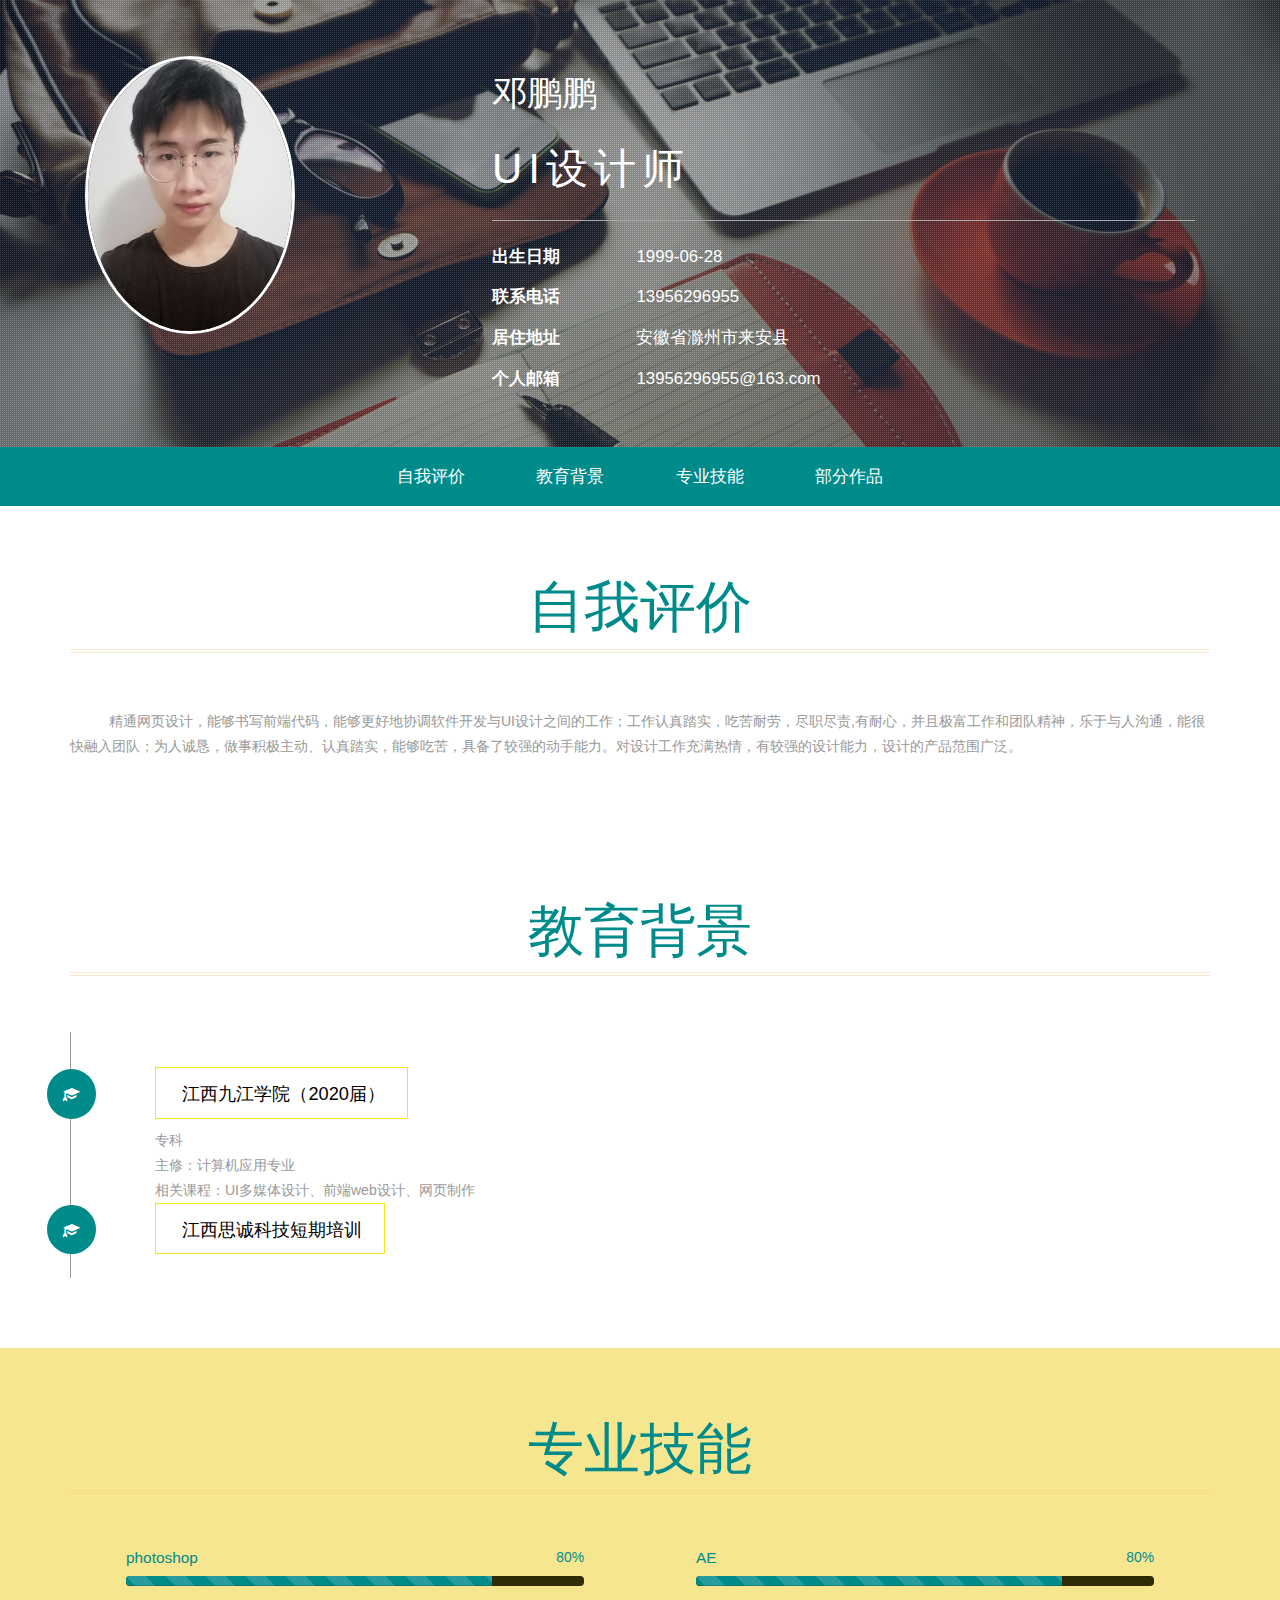
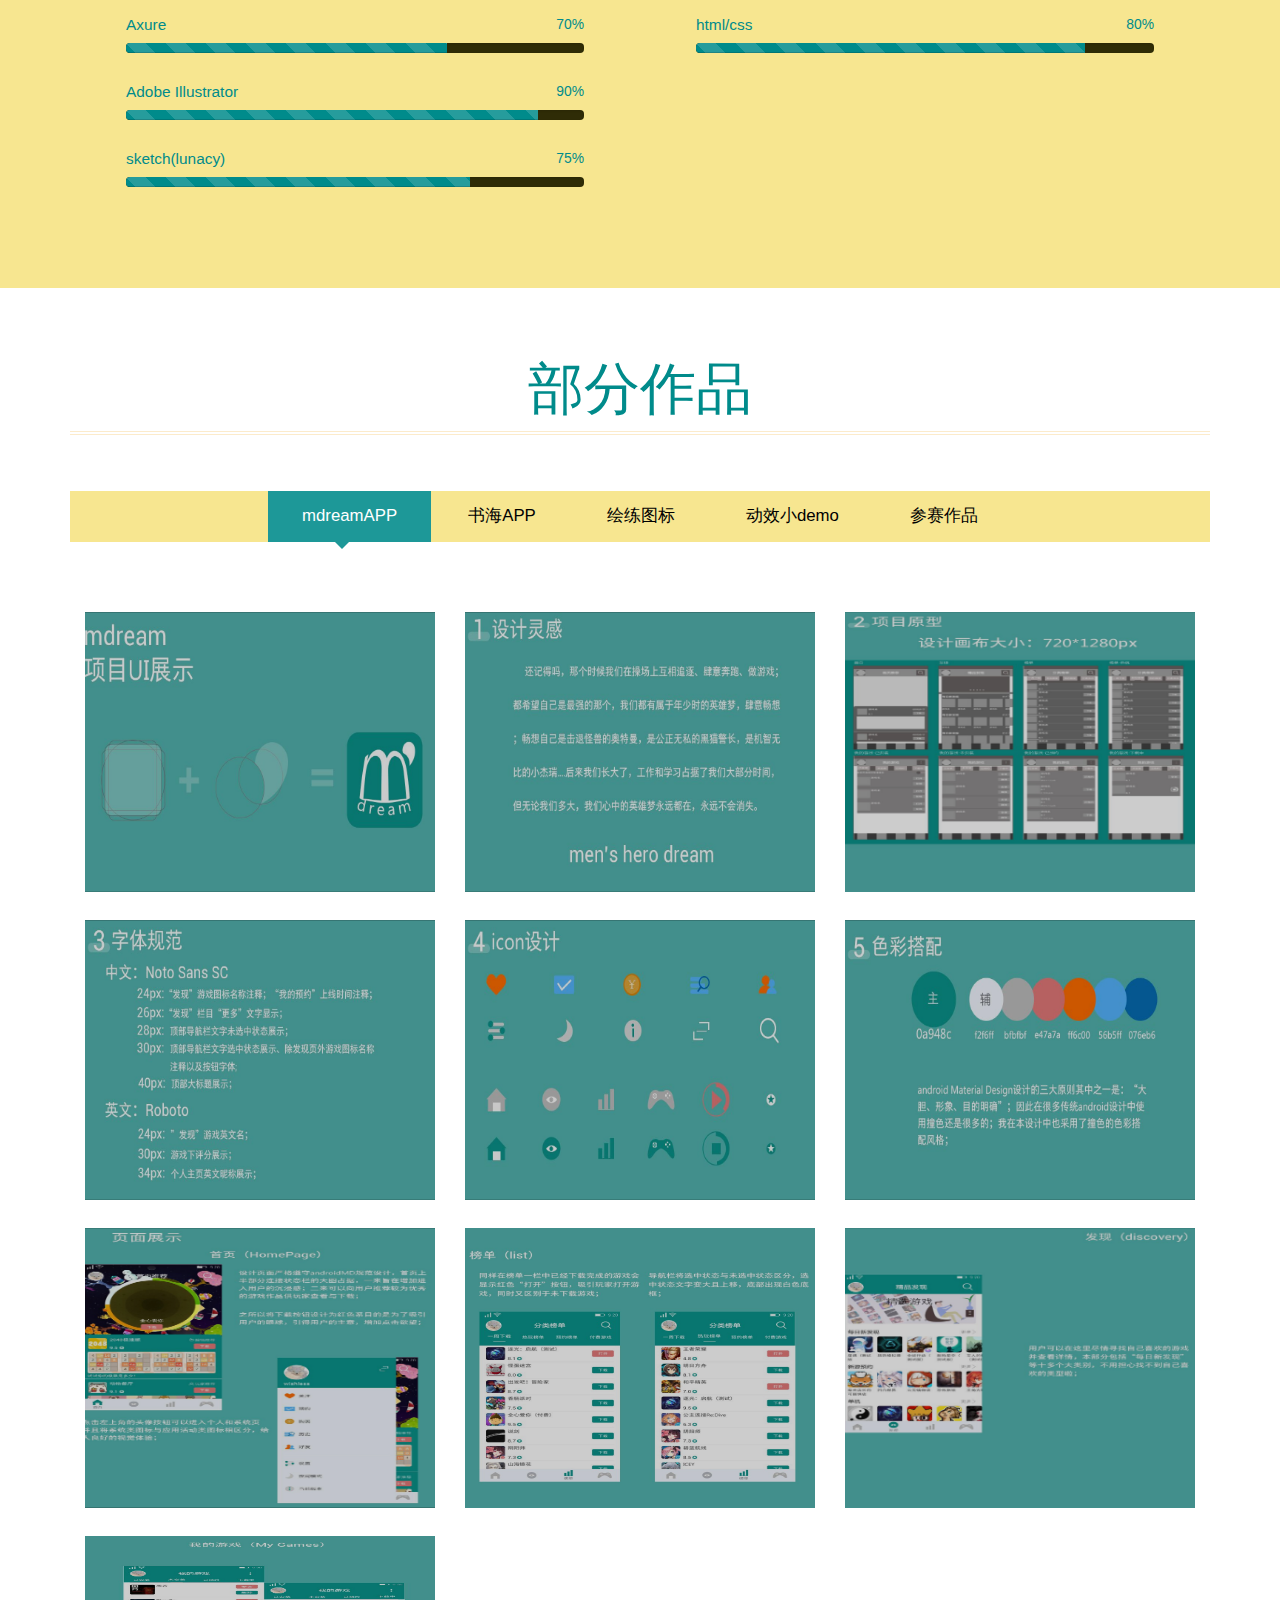
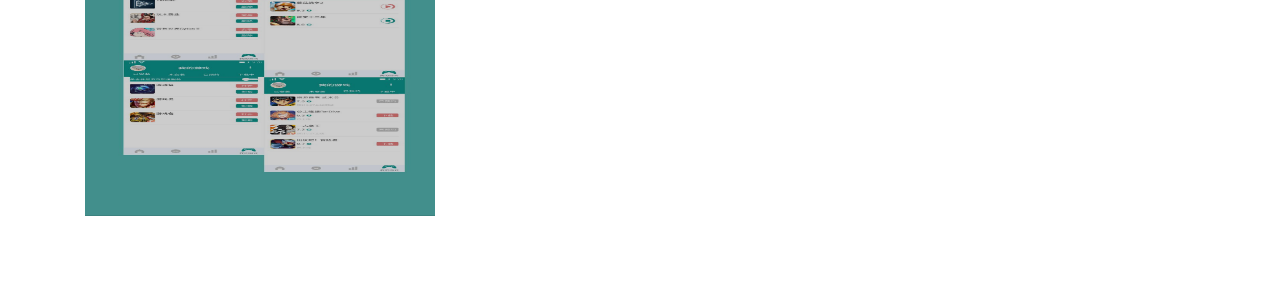
==== index.html @ f82f3ffd "Update index.html" ====
<!--
Author: W3layouts
Author URL: http://w3layouts.com
License: Creative Commons Attribution 3.0 Unported
License URL: http://creativecommons.org/licenses/by/3.0/
-->
<!DOCTYPE html>
<html>
<head>
<title>邓鹏鹏个人简历</title>
<!--mobile apps-->
<meta name="viewport" content="width=device-width, initial-scale=1">
<meta http-equiv="Content-Type" content="text/html; charset=utf-8" />
<meta name="keywords" content="My Resume Responsive web template, Bootstrap Web Templates, Flat Web Templates, Android Compatible web template, 
	SmartPhone Compatible web template, free WebDesigns for Nokia, Samsung, LG, SonyEricsson, Motorola web design" />
<script type="application/x-javascript"> addEventListener("load", function() { setTimeout(hideURLbar, 0); }, false); function hideURLbar(){ window.scrollTo(0,1); } </script>
<!--mobile apps-->
<!--Custom Theme files-->
<link rel="shortcut icon" href="images/your_ico.ico" type="image/x-icon">
<link rel="icon" href="images/your_ico.ico" type="image/x-icon">
<link href="css/bootstrap.css" type="text/css" rel="stylesheet" media="all">
<link href="css/style.css" type="text/css" rel="stylesheet" media="all">
<link rel="stylesheet" href="css/swipebox.css">
<!--//Custom Theme files-->
<!--js-->
<script src="js/jquery-1.11.1.min.js"></script> 
<!-- //js -->
<!--web-fonts-->
<!--<link href='//fonts.googleapis.com/css?family=Overlock:400,400italic,700,700italic,900,900italic' rel='stylesheet' type='text/css'>-->
<!--<link href='//fonts.googleapis.com/css?family=Roboto+Condensed:400,300,300italic,400italic,700,700italic' rel='stylesheet' type='text/css'>-->
<!--//web-fonts-->
<!--start-smooth-scrolling-->
<script type="text/javascript" src="js/move-top.js"></script>
<script type="text/javascript" src="js/easing.js"></script>	
<script type="text/javascript">
		jQuery(document).ready(function($) {
			$(".scroll").click(function(event){		
				event.preventDefault();
				$('html,body').animate({scrollTop:$(this.hash).offset().top},1000);
			});
		});
</script>
<!--//end-smooth-scrolling-->
</head>
<body>
	<!--banner-->
	<div id="home" class="banner">
		<div class="banner-info">
			<div class="container">
				<div class="col-md-4 header-left">
					<img src="images/head.jpg" alt=""/>
				</div>
				<div class="col-md-8 header-right">
					<h1>邓鹏鹏</h1>
					<h6>UI设计师</h6>
					<ul class="address">
						<li>
							<ul class="address-text">
								<li><b>出生日期</b></li>
								<li>1999-06-28</li>
							</ul>
						</li>
						<li>
							<ul class="address-text">
								<li><b>联系电话 </b></li>
								<li>13956296955</li>
							</ul>
						</li>
						<li>
							<ul class="address-text">
								<li><b>居住地址 </b></li>
								<li>安徽省滁州市来安县</li>
							</ul>
						</li>
						<li>
							<ul class="address-text">
								<li><b>个人邮箱 </b></li>
								<li>13956296955@163.com</li>
							</ul>
						</li>
					</ul>
				</div>
				<div class="clearfix"> </div>
			</div>
		</div>
	</div>
	<!--//banner-->
	<!--top-nav-->
	<div class="top-nav wow">
		<div class="container">
			<div class="navbar-header logo">
				<button type="button" class="navbar-toggle collapsed" data-toggle="collapse" data-target="#bs-example-navbar-collapse-1">
					导航
				</button>
			</div>
			<!-- Collect the nav links, forms, and other content for toggling -->
			<div class="collapse navbar-collapse" id="bs-example-navbar-collapse-1">
				<div class="menu">
					<ul class="nav navbar">
						<li><a href="#about" class="scroll">自我评价</a></li>
						<!-- <li><a href="#work" class="scroll">个人经历</a></li> -->
						<li><a href="#education" class="scroll">教育背景</a></li>
						<li><a href="#skills" class="scroll">专业技能</a></li>
						<li><a href="#projects" class="scroll">部分作品</a></li>
						<!-- <li><a href="#contact" class="scroll">联系我们</a></li> -->
					</ul>
					<div class="clearfix"> </div>
				</div>
			</div>
		</div>
	</div>	
	<!--//top-nav-->
	<!--about-->
	<div id="about" class="about">
		<div class="container">
			<h3 class="title">自我评价</h3>
			<div class="col-md-14 about-left">
				<p>&nbsp;&nbsp;&nbsp;&nbsp;&nbsp;&nbsp;&nbsp;&nbsp;&nbsp;&nbsp;精通网页设计，能够书写前端代码，能够更好地协调软件开发与UI设计之间的工作；工作认真踏实，吃苦耐劳，尽职尽责,有耐心，并且极富工作和团队精神，乐于与人沟通，能很快融入团队；为人诚恳，做事积极主动、认真踏实，能够吃苦，具备了较强的动手能力。对设计工作充满热情，有较强的设计能力，设计的产品范围广泛。</p>
				<!-- <p>&nbsp;&nbsp;&nbsp;&nbsp;&nbsp;&nbsp;&nbsp;&nbsp;&nbsp;&nbsp;熟悉服装制作的基础知识，懂得人体结构理论，对服装面料，辅料性质有足够的认识，精通服装制作过程及工艺、成本构成。熟悉服装企业的接单报价排单流程，生产排期流程，制作工艺流程，验货程序标准等。手绘功底深，工作积极性高，为人热情，乐于助人，沟通能力较强，拥有创新思维、有团队精神并能承受较大的工作压力。</p>
				<p>&nbsp;&nbsp;&nbsp;&nbsp;&nbsp;&nbsp;&nbsp;&nbsp;&nbsp;&nbsp;拥有多年的工业设计经验，经过时间的积累和沉淀已经有了自己的设计技巧和风格，性格低调，比较细心，责任感强，有进取心，诚实可靠。有很强的团队合作意识和一定的领导能力，具有良好的手绘能力,思维敏锐，学习能力、表达能力出众。</p> -->
			</div>
			<div class="clearfix"> </div>
		</div>
	</div>
	<!--//about-->
	<!--work-experience-->
	<!--//work-experience-->
	<!--education-->
	<div id="education" class="education">
		<div class="container">
			<h3 class="title">教育背景</h3>
			<div class="work-info"> 
				<div class="col-md-6 work-right"> 
					<h5><span class="glyphicon glyphicon-education"> </span> 江西九江学院（2020届）</h5>
					<p>专科</p>
					<p>主修：计算机应用专业</p>
					<p>相关课程：UI多媒体设计、前端web设计、网页制作</p>
					<h5><span class="glyphicon glyphicon-education"> </span> 江西思诚科技短期培训</h5>

				</div>				
				<div class="clearfix"> </div>
			</div>
		</div>
	</div>
	<!--//education-->
	<!--skills-->
	<div id="skills" class="skills">
		<div class="container">
			<h3 class="title">专业技能</h3>
			<div class="skills-info">
				<div class="col-md-6 bar-grids">
					<h6>photoshop  <span> 80% </span></h6>
					<div class="progress">
						<div class="progress-bar progress-bar-striped active" style="width: 80%">
						</div>
					</div>
					<h6>Axure <span> 70% </span></h6>
					<div class="progress">
						<div class="progress-bar progress-bar-striped active" style="width: 70%">
						</div>
					</div>
					<h6>Adobe Illustrator <span>90% </span></h6>
					<div class="progress">
						<div class="progress-bar progress-bar-striped active" style="width: 90%">
						</div>
					</div>
					<h6>sketch(lunacy) <span> 75% </span></h6>
					<div class="progress">
						<div class="progress-bar progress-bar-striped active" style="width: 75%">
						</div>
					</div>
				</div>
				<div class="col-md-6 bar-grids">

					<h6>AE <span> 80% </span></h6>
					<div class="progress">
						<div class="progress-bar progress-bar-striped active" style="width: 80%">
						</div>
					</div>
					<h6>html/css <span> 80% </span></h6>
					<div class="progress">
						<div class="progress-bar progress-bar-striped active" style="width: 85%">
						</div>
					</div>

				</div>
				<div class="clearfix"> </div>
			</div>
		</div>
	</div>
	<!--//education-->
	<!--portfolio-->
	<div id="projects" class="portfolio">
		<div class="container">
			<h3 class="title wow zoomInLeft animated" data-wow-delay=".5s">部分作品</h3>
			<div class="sap_tabs">			
				<div id="horizontalTab" style="display: block; width: 100%; margin: 0px;">
					<ul class="resp-tabs-list wow fadeInUp animated" data-wow-delay=".7s">
						<li class="resp-tab-item"><span>mdreamAPP</span></li>
						<li class="resp-tab-item"><span>书海APP</span></li>
						<li class="resp-tab-item"><span>绘练图标</span></li>
						<li class="resp-tab-item"><span>动效小demo</span></li>
						<li class="resp-tab-item"><span>参赛作品</span></li>
					</ul>	
					<div class="clearfix"> </div>	
					<div class="resp-tabs-container">
						<div class="tab-1 resp-tab-content">
							<div class="tab_img">
								<div class="col-md-4 portfolio-grids">
									<div class="grid">
										<a href="images/mdream/1.jpg" class="swipebox">
											<img src="images/mdream/1.jpg" alt="" class="img-responsive" />
						<div class="figcaption">
												<h3><span>mdream项目APP展示UI</span></h3>
												<p>一款Android端移动游戏下载搜索应用</p>
											</div>
										</a>	
									</div>
								</div>
								<div class="col-md-4 portfolio-grids">
									<div class="grid effect-sarah">
										<a href="images/mdream/2.jpg" class="swipebox">
											<img src="images/mdream/2.jpg" alt="" class="img-responsive" />
											<div class="figcaption">
												<h3><span>part1</span></h3>
												<p>设计灵感</p>
											</div>
										</a>	
									</div>
								</div>
								<div class="col-md-4 portfolio-grids">
									<div class="grid">
										<a href="images/mdream/3.jpg" class="swipebox">
											<img src="images/mdream/3.jpg" alt="" class="img-responsive" />
											<div class="figcaption">
												<h3><span> part2</span></h3>
												<p>项目原型</p>
											</div>
										</a>	
									</div>
								</div>
								<div class="col-md-4 portfolio-grids">
									<div class="grid">
										<a href="images/mdream/4.jpg" class="swipebox">
											<img src="images/mdream/4.jpg" alt="" class="img-responsive" />
											<div class="figcaption">
												<h3><span>part3</span></h3>
												<p>字体规范</p>
											</div>
										</a>	
									</div>
								</div>
								
								<div class="col-md-4 portfolio-grids">
									<div class="grid">
										<a href="images/mdream/5.jpg" class="swipebox">
											<img src="images/mdream/5.jpg" alt="" class="img-responsive" />
											<div class="figcaption">
												<h3><span>part4</span></h3>
												<p>icon设计</p>
											</div>
										</a>	
									</div>
								</div>
								<div class="col-md-4 portfolio-grids">
									<div class="grid">
										<a href="images/mdream/6.jpg" class="swipebox">
											<img src="images/mdream/6.jpg" alt="" class="img-responsive" />
											<div class="figcaption">
												<h3><span>part5</span></h3>
												<p>色彩搭配</p>
											</div>
										</a>	
									</div>
								</div>
								<div class="col-md-4 portfolio-grids">
									<div class="grid">
										<a href="images/mdream/7.jpg" class="swipebox">
											<img src="images/mdream/7.jpg" alt="" class="img-responsive" />
											<div class="figcaption">
												<h3><span>part6</span></h3>
												<p>首页&榜单</p>
											</div>
										</a>	
									</div>
								</div>
								<div class="col-md-4 portfolio-grids">
									<div class="grid">
										<a href="images/mdream/8.jpg" class="swipebox">
											<img src="images/mdream/8.jpg" alt="" class="img-responsive" />
											<div class="figcaption">
												<h3><span>part7</span></h3>
												<p>发现</p>
											</div>
										</a>	
									</div>
								</div>
								<div class="col-md-4 portfolio-grids">
									<div class="grid">
										<a href="images/mdream/9.jpg" class="swipebox">
											<img src="images/mdream/9.jpg" alt="" class="img-responsive" />
											<div class="figcaption">
												<h3><span>part8</span></h3>
												<p>我的游戏</p>
											</div>
										</a>	
									</div>
								</div>
								<div class="col-md-4 portfolio-grids">
									<div class="grid">
										<a href="images/mdream/10.jpg" class="swipebox">
											<img src="images/mdream/10.jpg" alt="" class="img-responsive" />
											<div class="figcaption">
												<h3><span>part9</span></h3>
												<p>我的游戏</p>
											</div>
										</a>	
									</div>
								</div>


								<!-- 第二部分 -->
								<div class="clearfix"> </div>
							</div>
						</div>
						<div class="tab-1 resp-tab-content">
							<div class="tab_img">
								<div class="col-md-4 portfolio-grids">
									<div class="grid">
										<a href="images/booksea/1.jpg" class="swipebox">
											<img src="images/booksea/1.jpg" alt="" class="img-responsive" />
											<div class="figcaption">
												<h3><span>“书海”项目APP展示UI</span></h3>
												<p>一iOS端阅读应用</p>
											</div>
										</a>	
									</div>
								</div>
								<div class="col-md-4 portfolio-grids">
									<div class="grid">
										<a href="images/booksea/2.jpg" class="swipebox">
											<img src="images/booksea/2.jpg" alt="" class="img-responsive" />
											<div class="figcaption">
												<h3><span>part1</span></h3>
												<p>设计灵感</p>
											</div>
										</a>	
									</div>
								</div>
								<div class="col-md-4 portfolio-grids">
									<div class="grid">
										<a href="images/booksea/3.jpg" class="swipebox">
											<img src="images/booksea/3.jpg" alt="" class="img-responsive" />
											<div class="figcaption">
												<h3><span>part2</span></h3>
												<p>流程设计</p>
											</div>
										</a>	
									</div>
								</div>
								<div class="col-md-4 portfolio-grids">
									<div class="grid">
										<a href="images/booksea/4.jpg" class="swipebox">
											<img src="images/booksea/4.jpg" alt="" class="img-responsive" />
											<div class="figcaption">
												<h3><span>part3</span></h3>
												<p>设计规范</p>
											</div>
										</a>	
									</div>
								</div>
								<div class="col-md-4 portfolio-grids">
									<div class="grid">
										<a href="images/booksea/5.jpg" class="swipebox">
											<img src="images/booksea/5.jpg" alt="" class="img-responsive" />
											<div class="figcaption">
												<h3><span>part4</span></h3>
												<p>产品定位</p>
											</div>
										</a>	
									</div>
								</div>
								<div class="col-md-4 portfolio-grids">
									<div class="grid">
										<a href="images/booksea/6.jpg" class="swipebox">
											<img src="images/booksea/6.jpg" alt="" class="img-responsive" />
											<div class="figcaption">
												<h3><span>part5</span></h3>
												<p>首页</p>
											</div>
										</a>	
									</div>
								</div>
								<div class="col-md-4 portfolio-grids">
									<div class="grid">
										<a href="images/booksea/7.jpg" class="swipebox">
											<img src="images/booksea/7.jpg" alt="" class="img-responsive" />
											<div class="figcaption">
												<h3><span>part6</span></h3>
												<p>书架</p>
											</div>
										</a>	
									</div>
								</div>
								<div class="col-md-4 portfolio-grids">
									<div class="grid">
										<a href="images/booksea/8.jpg" class="swipebox">
											<img src="images/booksea/8.jpg" alt="" class="img-responsive" />
											<div class="figcaption">
												<h3><span>part7</span></h3>
												<p>话题</p>
											</div>
										</a>	
									</div>
								</div>
								<div class="col-md-4 portfolio-grids">
									<div class="grid">
										<a href="images/booksea/9.jpg" class="swipebox">
											<img src="images/booksea/9.jpg" alt="" class="img-responsive" />
											<div class="figcaption">
												<h3><span>part8</span></h3>
												<p>我的</p>
											</div>
										</a>	
									</div>
								</div>
								<div class="col-md-4 portfolio-grids">
									<div class="grid">
										<a href="images/booksea/10.jpg" class="swipebox">
											<img src="images/booksea/10.jpg" alt="" class="img-responsive" />
											<div class="figcaption">
												<h3><span>part9</span></h3>
												<p>登录</p>
											</div>
										</a>	
									</div>
								</div>
								<div class="clearfix"> </div>
							</div>
						</div>
						<!-- 第三部分 -->
						<div class="tab-1 resp-tab-content">
							<div class="tab_img">
								<div class="col-md-4 portfolio-grids">
									<div class="grid">
										<a href="images/1.png" class="swipebox">
											<img src="images/1.png" alt="" class="img-responsive" />
											<div class="figcaption">
												<h3><span>part1</span></h3>
												<p>扁平化图标仿练</p>
											</div>
										</a>	
									</div>
								</div>
								<div class="col-md-4 portfolio-grids">
									<div class="grid">
										<a href="images/2.png" class="swipebox">
											<img src="images/2.png" alt="" class="img-responsive" />
											<div class="figcaption">
												<h3><span>part2</span></h3>
												<p>拟物化仿练</p>
											</div>
										</a>	
									</div>
								</div>
								<div class="col-md-4 portfolio-grids">
									<div class="grid">
										<a href="images/3.png" class="swipebox">
											<img src="images/3.png" alt="" class="img-responsive" />
											<div class="figcaption">
												<h3><span>part3</span></h3>
												<p>mike大神仿练</p>
											</div>
										</a>	
									</div>
								</div>
								<div class="col-md-4 portfolio-grids">
									<div class="grid">
										<a href="images/4-1.png" class="swipebox">
											<img src="images/4-1.png" alt="" class="img-responsive" />
											<div class="figcaption">
												<h3><span>part4</span></h3>
												<p>小插画1</p>
											</div>
										</a>	
									</div>
								</div>
								<div class="col-md-4 portfolio-grids">
									<div class="grid">
										<a href="images/4-2.png" class="swipebox">
											<img src="images/4-2.png" alt="" class="img-responsive" />
											<div class="figcaption">
												<h3><span>part5</span></h3>
												<p>小插画2</p>
											</div>
										</a>	
									</div>
								</div>
								<div class="col-md-4 portfolio-grids">
									<div class="grid">
										<a href="images/4-3.png" class="swipebox">
											<img src="images/4-3.png" alt="" class="img-responsive" />
											<div class="figcaption">
												<h3><span>part6</span></h3>
												<p>小插画3</p>
											</div>
										</a>	
									</div>
								</div>
								
								<div class="col-md-4 portfolio-grids">
									<div class="grid">
										<a href="images/5.png" class="swipebox">
											<img src="images/5.png" alt="" class="img-responsive" />
											<div class="figcaption">
												<h3><span>part7</span></h3>
												<p>超写实&个人字体</p>
											</div>
										</a>
									</div>
								</div>
								<div class="col-md-4 portfolio-grids">
									<div class="grid">
										<a href="images/5.png" class="swipebox">
											<img src="images/端午快乐.png" alt="" class="img-responsive" />
											<div class="figcaption">
												<h3><span>part8</span></h3>
												<p>端午插画</p>
											</div>
										</a>
									</div>
								</div>
								<div class="clearfix"> </div>
							</div>
						</div>
						
						<!-- 第四部分 -->
						<div class="tab-1 resp-tab-content">
							<div class="tab_img">
								<div class="col-md-4 portfolio-grids">
									<div class="grid">
										<a href="images/gif/1.gif" class="swipebox">
											<img src="images/gif/1.gif" alt="" class="img-responsive" />
											<div class="figcaption">
												<h3><span>part1</span></h3>
												<p>loading小动画1</p>
											</div>
										</a>
									</div>
								</div>
								<div class="col-md-4 portfolio-grids">
									<div class="grid">
										<a href="images/gif/2.gif" class="swipebox">
											<img src="images/gif/2.gif" alt="" class="img-responsive" />
											<div class="figcaption">
												<h3><span>part2</span></h3>
												<p>loading小动画2</p>
											</div>
										</a>		
									</div>
								</div>
								<div class="col-md-4 portfolio-grids">
									<div class="grid">
										<a href="images/gif/3.gif" class="swipebox">
											<img src="images/gif/3.gif" alt="" class="img-responsive" />
											<div class="figcaption">
												<h3><span>part3</span></h3>
												<p>首页上滑下拉交互</p>
											</div>
										</a>		
									</div>
								</div>
								<div class="col-md-4 portfolio-grids">
									<div class="grid">
										<a href="images/gif/4.gif" class="swipebox">
											<img src="images/gif/4.gif" alt="" class="img-responsive" />
											<div class="figcaption">
												<h3><span>part4</span></h3>
												<p>侧边栏出现交互</p>
											</div>
										</a>		
									</div>
								</div>
								<div class="col-md-4 portfolio-grids">
									<div class="grid">
										<a href="images/gif/5.gif" class="swipebox">
											<img src="images/gif/5.gif" alt="" class="img-responsive" />
											<div class="figcaption">
												<h3><span>part5</span></h3>
												<p>抽签小动画</p>
											</div>
										</a>	
									</div>
								</div>
																<div class="col-md-4 portfolio-grids">
									<div class="grid">
										<a href="images/match/华为界面动画.gif" class="swipebox">
											<img src="images/match/华为界面动画.gif" alt="" class="img-responsive" />
											<div class="figcaption">
												<h3><span>part6</span></h3>
												<p>华为界面交互动效</p>
											</div>
										</a>	
									</div>
								</div>
								<div class="clearfix"> </div>
							</div>
						</div>
						
												<div class="tab-1 resp-tab-content">
							<div class="tab_img">
								<div class="col-md-4 portfolio-grids">
									<div class="grid">
										<a href="images/match/bg_4.jpg" class="swipebox">
											<img src="images/match/bg_4.jpg" alt="" class="img-responsive" />
											<div class="figcaption">
												<h3><span>part1</span></h3>
												<p>华为2020主题设计大赛展示图</p>
											</div>
										</a>
									</div>
								</div>
								<div class="col-md-4 portfolio-grids">
									<div class="grid">
										<a href="images/match/bg_1.jpg" class="swipebox">
											<img src="images/match/bg_1.jpg" alt="" class="img-responsive" />
											<div class="figcaption">
												<h3><span>part2</span></h3>
												<p>锁屏壁纸</p>
											</div>
										</a>		
									</div>
								</div>
								<div class="col-md-4 portfolio-grids">
									<div class="grid">
										<a href="images/match/bg_2.jpg" class="swipebox">
											<img src="images/match/bg_2.jpg" alt="" class="img-responsive" />
											<div class="figcaption">
												<h3><span>part3</span></h3>
												<p>界面一壁纸</p>
											</div>
										</a>		
									</div>
								</div>
								<div class="col-md-4 portfolio-grids">
									<div class="grid">
										<a href="images/match/bg_3.jpg" class="swipebox">
											<img src="images/match/bg_3.jpg" alt="" class="img-responsive" />
											<div class="figcaption">
												<h3><span>part4</span></h3>
												<p>界面二壁纸</p>
											</div>
										</a>		
									</div>
								</div>
								<div class="col-md-4 portfolio-grids">
									<div class="grid">
										<a href="images/match/icon_1.jpg" class="swipebox">
											<img src="images/match/icon_1.jpg" alt="" class="img-responsive" />
											<div class="figcaption">
												<h3><span>part5</span></h3>
												<p>图标展示一</p>
											</div>
										</a>	
									</div>
								</div>
								<div class="col-md-4 portfolio-grids">
									<div class="grid">
										<a href="images/match/icon_2.jpg" class="swipebox">
											<img src="images/match/icon_2.jpg" alt="" class="img-responsive" />
											<div class="figcaption">
												<h3><span>part6</span></h3>
												<p>图标展示二</p>
											</div>
										</a>	
									</div>
								</div>
								<div class="col-md-4 portfolio-grids">
									<div class="grid">
										<a href="images/match/display.jpg" class="swipebox">
											<img src="images/match/display.jpg" alt="" class="img-responsive" />
											<div class="figcaption">
												<h3><span>part7</span></h3>
												<p>总体展示</p>
											</div>
										</a>	
									</div>
								</div>

								<div class="clearfix"> </div>
							</div>
						</div>
						
						
					</div>
				</div>
			</div>
			<!--ResponsiveTabs-->
			<script src="js/easyResponsiveTabs.js" type="text/javascript"></script>
			<script type="text/javascript">
				$(document).ready(function () {
					$('#horizontalTab').easyResponsiveTabs({
						type: 'default', //Types: default, vertical, accordion           
						width: 'auto', //auto or any width like 600px
						fit: true   // 100% fit in a container
					});
				});		
			</script>
			<!--//ResponsiveTabs-->
			<!-- swipe box js -->
			<script src="js/jquery.swipebox.min.js"></script> 
				<script type="text/javascript">
					jQuery(function($) {
						$(".swipebox").swipebox();
					});
			</script>
			<!-- //swipe box js -->
		</div>
	</div>
	<!--//footer-->
	<!--smooth-scrolling-of-move-up-->
	<script type="text/javascript">
		$(document).ready(function() {
		
			var defaults = {
				containerID: 'toTop', // fading element id
				containerHoverID: 'toTopHover', // fading element hover id
				scrollSpeed: 1200,
				easingType: 'linear' 
			};
			
			$().UItoTop({ easingType: 'easeOutQuart' });
			
		});
	</script>
	<!--//smooth-scrolling-of-move-up-->
	<!-- Bootstrap core JavaScript
    ================================================== -->
    <!-- Placed at the end of the document so the pages load faster -->
    <script src="js/bootstrap.js"></script>
</body>
</html>
---- css/style.css ----
/*--
Author: W3layouts
Author URL: http://w3layouts.com
License: Creative Commons Attribution 3.0 Unported
License URL: http://creativecommons.org/licenses/by/3.0/
--*/
body{
	margin:0;
	font-family: 'Roboto Condensed', sans-serif;
	background: #fff;
}
body a{
	transition: 0.5s all;
	-webkit-transition: 0.5s all;
	-moz-transition: 0.5s all;
	-o-transition: 0.5s all;
	-ms-transition: 0.5s all;
	text-decoration:none;
}
h1,h2,h3,h4,h5,h6{
	margin:0;	
	font-family: 'Roboto Condensed', sans-serif;
}
p{
	margin:0;
}
ul,label{
	margin:0;
	padding:0;
}
body a:hover{
	text-decoration:none;
}
/*--baner--*/
.banner {
	background:url(../images/bg.jpeg)no-repeat center 0px;
	-webkit-background-size:cover;
	background-size:cover;
	-moz-background-size:cover;
	position: relative;
}
.banner-info{
	background: url(../images/dott.png)repeat 0px 0px;
	padding: 4em 0;
}
.header-left img {
    width: 60%;
    border: 3px solid white;
    border-radius: 50%;
}
.header-right {
    padding-left: 3em;
}
.header-right h1 {
    font-size: 2.5em;
    color: #fff;
    margin: 0.5em 0 0;
}
.header-right h2 {
    font-size: 1.2em;
    color: #000;
    background: #F3E000;
    display: inline-block;
    padding: .5em 1.5em;
    position: relative;
}
.header-right h2:before {
    width: 0;
    height: 0;
    position: absolute;
    content: '';
    bottom: -9px;
    left: 12px;
    border-style: solid;
    border-width: 10px 10px 0 10px;
    border-color: #F3E000 transparent transparent transparent;
}
.header-right h6 {
    font-size: 3em;
    color: #fff;
    margin-top: 0.8em;
    letter-spacing: 6px;
}
ul.address {
    margin-top: 2em;
    border-top: 1px solid #AFAFAF;
    padding-top: 0.5em;
}
ul.address li {
    display: block;
}
ul.address li ul.address-text li {
    display: inline-block;
    font-size: 1.2em;
    color: #fff;
    margin-top: 1em;
	font-weight: 100;
}
ul.address li ul.address-text li:nth-child(1){
	width: 20%;
}
ul.address li ul.address-text li a {
    color: #fff;
	text-decoration:none;
}
ul.address li ul.address-text li a:hover{
    color: #0FF;
}
/*--//banner-top--*/
/*--top-nav--*/
.top-nav {
    background: #008B8B;
}
.nav > li {
    display: inline-block;
}
ul.nav.navbar {
    margin: 0;
    text-align: center;
}
ul.nav.navbar li a {
    color: #fff;
    padding: 1em 2em;
    font-size: 1.2em;
    font-family: 'Roboto Condensed', sans-serif;
}
ul.nav.navbar li a:hover,ul.nav.navbar li a.active,ul.nav.navbar li a:focus{
    color: #008B8B;
    background: #fff;
	-webkit-transform: scale(0.8);
	-moz-transform: scale(0.8);
    transform: scale(0.8);
	-o-transform: scale(0.8);
	-ms-transform: scale(0.8);
}
/*--//top-nav--*/
/*--about--*/
.about,.work,.education,.skills,.portfolio,.contact{
	padding:6em 0;
}
h3.title {
    font-size: 4em;
    text-align: center;
    color: #008B8B;
    border-bottom: 4px double rgba(247, 197, 106, 0.35);
    padding-bottom: 0.2em;
	margin-bottom: 1em;
}
p {
    font-size: 1em;
    color: #999;
    line-height: 1.8em;
}
.about-right {
    padding-left: 5em;
}
.about-right ul {
    border: 3px double #008B8B;
    padding: 1em 2em;
}
.about-right h5 {
    font-size: 2em;
    text-align: center;
    color: #008B8B;
}
.about-right ul li {
    display: block;
    color: #999;
    margin: 1em 0;
	font-size:1em;
}
.about-right ul li span.glyphicon {
    font-size: 0.8em;
	margin-right: 6px;
}
/*--//about--*/
/*--work--*/
.work {
    background: #000;
}
.work-left {
    text-align: right;
    padding: 3em 5em 0 0;
}
.work-right {
    border-left: 1px solid #999;
    padding: 2.5em 0 2em 6em;
}
.work-info h4 {
    font-size: 1.2em;
    background: darkcyan;
    display: inline-block;
    padding: .6em 1.2em;
    color: #fff;
	position:relative;
}
.work-info h4:before {
    width: 0;
    height: 0;
    position: absolute;
	/*-- w3layouts --*/
    content: '';
    top: 9px;
    right: -14px;
    border-style: solid;
    border-width: 10px 0 10px 16px;
    border-color: transparent transparent transparent rgb(0, 139, 139);
}
.work-info h5 {
    font-size: 1.3em;
    color: #F7E612;
    margin-bottom: .5em;
    border: 1px solid #F7E612;
    display: inline-block;
    padding: 0 1.2em;
}
.work-info h5 span.glyphicon {
    font-size: 0.9em;
    color: #fff;
    background: #008B8B;
    padding: 1em;
    -webkit-border-radius: 70%;
    -moz-border-radius: 70%;
    border-radius: 70%;
    -webkit-transition: .5s all;
    -moz-transition: .5s all;
    transition: .5s all;
    -webkit-transform: scale(1);
    -moz-transform: scale(1);
    transform: scale(1);
    -o-transform: scale(1);
    -ms-transform: scale(1);
}
.work-right h5 span.glyphicon {
    margin-right: 5em;
    margin-left: -8em;
}
.work-left2 h5 span.glyphicon {
    margin-left: 4em;
    margin-right: -7.3em;
    z-index: 9;
}
.work-right.work-right2 {
    min-height: 210px;
    float: right;
}
.work-right.work-right2 h4:before {
    left: -14px;
	-webkit-transform: rotate(180deg);
	-moz-transform: rotate(180deg);
	/*-- agileits --*/
    transform: rotate(180deg);
	-o-transform: rotate(180deg);
	-ms-transform: rotate(180deg);
}
.work-right.work-right2 h4 {
    margin-top: 0.8em;
}
.work-info:hover h5 span.glyphicon {
    color: #F7E612;
	-webkit-transform: scale(1.2);
	-moz-transform: scale(1.2);
    transform: scale(1.2);
	-o-transform: scale(1.2);
	-ms-transform: scale(1.2);
}
/*--//work--*/
/*--education--*/
.education .work-info h5 {
    color: #000;
}
/*--//education--*/
/*--skills--*/
.skills{
	background:#F7E690;
}
.bar-grids {
    padding: 0 4em;
}
.progress {
    height: 10px;
    margin-bottom: 2.2em;
    background-color: #2F2C06;
}
.progress-bar { 
    background-color: #008B8B;
}
.bar-grids h6 {
    font-size: 1.1em;
    color: #008B8B;
    margin-bottom: 0.6em;
}
.bar-grids h6 span {
    float: right;
    font-size: 0.9em;
}
/*--//skills--*/
/*--portfolio--*/
/*--SAP--*/
ul.resp-tabs-list {  
/*-- w3layouts --*/
background: #F7E690;
}
.sap_tabs{
	clear:both;
	padding: 0;
}
.tab_box{
	background:#fd926d;
	padding: 2em;
}
.top1{
	margin-top: 2%;
}
.resp-tabs-list {
    list-style: none;
    margin: 0 auto 3em;
    text-align: center;
}
.resp-tab-item {
    color: #000;
    font-size: 1.2em;
    cursor: pointer;
    display: inline-block;
    list-style: none;
    outline: none;
    -webkit-transition: all 0.5s;
    -moz-transition: all 0.5s;
    -ms-transition: all 0.5s;
    -o-transition: all 0.5s;
    transition: all 0.5s;
    padding: 0.8em 2em;
    font-weight: 400;
	position:relative;
}
.resp-tab-item:hover{
    color: #1D9898;
}
.resp-tab-active,.resp-tab-active:hover{
    text-shadow: none;
    color: #fff;
    background: #1D9898;
}
.resp-tab-active:before {
    width: 0;
    height: 0;
    position: absolute;
    content: '';
    bottom: -7px;
    left: 41%;
	/*-- agileits --*/
    border-style: solid;
    border-width: 7px 7px 0 7px;
    border-color: #1D9898 transparent transparent transparent;
}
.resp-tabs-container {
	padding: 0px;
	clear: left;	
}
h2.resp-accordion {
	cursor: pointer;
	padding: 5px;
	display: none;
}
.resp-tab-content {
	display: none;
}
.resp-content-active, .resp-accordion-active {
   display: block;
}
/*--//SAP--*/
/*--img-hover--*/
.portfolio-grids {
    margin-top: 2em;
}
.grid {
	position: relative;
	overflow:hidden;
	background: #000;
}
.grid img {
    height: 20em;
	opacity: 0.8;
}
.grid .figcaption {
    padding: 2em 2.5em;
    color: #fff;
    -webkit-backface-visibility: hidden;
    backface-visibility: hidden;
}
.grid .figcaption::before,
.grid .figcaption::after {
	pointer-events: none;
}

.grid .figcaption{
	position: absolute;
	top: 0;
	left: 0;
	width: 100%;
	height: 100%;
}

/* Anchor will cover the whole item by default */

.grid img {
	max-width: none;
	width: 100%;
	width: -webkit-calc(100% + 20px);
	width: calc(100% + 20px);
	-webkit-transition: opacity 0.35s, -webkit-transform 0.35s;
	-moz-transition: opacity 0.35s, -moz-transform 0.35s;
	transition: opacity 0.35s, transform 0.35s;
	-webkit-transform: translate3d(-10px,0,0);
	-moz-transform: translate3d(-10px,0,0);
	transform: translate3d(-10px,0,0);
	-o-transform: translate3d(-10px,0,0);
	-ms-transform: translate3d(-10px,0,0);
	-webkit-backface-visibility: hidden;
	backface-visibility: hidden;
}
.grid:hover img {
	-moz-opacity: 0.5;
	opacity: 0.5;
	-webkit-transform: translate3d(0,0,0);
	-moz-transform: translate3d(0,0,0);
	transform: translate3d(0,0,0);
	-o-transform: translate3d(0,0,0);
	-ms-transform: translate3d(0,0,0);	
}
.grid .figcaption {
	text-align: left;
}
.grid h3 {
    position: relative;
    overflow: hidden;
    padding: 0.5em 0;
	-moz-opacity: 0;
    opacity: 0;
    text-transform: uppercase;
    font-size: 2em;
    color: #fff;
}
.grid h3 span {
    font-weight: 800;
    margin-left: 5px;
}
.grid h3::after {
	position: absolute;
	bottom: 0;
	left: 0;
	width: 100%;
	height: 2px;
	background: #fff;
	content: '';
	-webkit-transition: -webkit-transform 0.35s;
	-moz-transition: transform 0.35s;
	transition: transform 0.35s;
	-webkit-transform: translate3d(-100%,0,0);
	-moz-transform: translate3d(-100%,0,0);
	transform: translate3d(-100%,0,0);
	-o-transform: translate3d(-100%,0,0);
	-ms-transform: translate3d(-100%,0,0);
}
.grid:hover h3::after {
	-webkit-transform: translate3d(0,0,0);
	-moz-transform: translate3d(0,0,0);
	transform: translate3d(0,0,0);
	-o-transform: translate3d(0,0,0);
	-ms-transform: translate3d(0,0,0);
}
.grid:hover h3 {
	-moz-opacity:1;
	opacity:1;
}
.grid p {
    padding: 1em 0 0;
	-moz-opacity:1;
    opacity: 0;
    -webkit-transition: opacity 0.35s, -webkit-transform 0.35s;
	-moz-transition: opacity 0.35s, transform 0.35s;
    transition: opacity 0.35s, transform 0.35s;
    -webkit-transform: translate3d(100%,0,0);
	-moz-transform: translate3d(100%,0,0);
    transform: translate3d(100%,0,0);
	-o-transform: translate3d(100%,0,0);
	-ms-transform: translate3d(100%,0,0);
    color: #fff;
    letter-spacing: 2px;
}
.grid:hover p {
	-moz-opacity: 1;
	opacity: 1;
	-webkit-transform: translate3d(0,0,0);
	-moz-transform: translate3d(0,0,0);
	transform: translate3d(0,0,0);
	-o-transform: translate3d(0,0,0);
	-ms-transform: translate3d(0,0,0);
}
/*--//portfolio--*/
/*--contact--*/
.contact{
	background:#000;
}
.contact-left iframe {
    width: 100%;
    min-height: 29.5em;
    border: none;
}
.contact-form h5 {
    font-size: 2em;
    color: #333;
}
.address-left {
    float: left;
    width: 41%;
	position: relative;
}
.address-right {
    float: right;
    width: 46%;
}
.contact p {
    color: #fff;
    font-weight: 300;
}
.contact p a {
    color: #fff;
}
.contact p a:hover{
    color: #F7E612;
}
.address-left:after {
    content: '';
    width: 1px;
    height: 100%;
    background: #ccc;
    position: absolute;
    top: 0;
    right: -17px;
}
.contact-form input[type="text"] {
    width: 49%;
    color: #fff;
    background: none;
    outline: none;
    font-size: 1em;
    padding: .8em 1em;
    border: 1px solid #8C8C8C;
    -webkit-appearance: none;
    display: inline-block;
}
.contact-form input[type="text"].email {
    margin: 3em 0 1em 0.5em;
}
.contact-form input[type="text"].phone {
    width: 100%;
    margin-bottom: 1em;
}
.contact-form textarea {
    width: 100%;
    background: none;
    color: #fff;
    font-size: 1em;
    outline: none;
    padding: .8em 1em;
    border: 1px solid #8C8C8C;
    min-height: 10em;
    -webkit-appearance: none;
}
.contact-form input[type="submit"] {
    outline: none;
    color: #fff;
    padding: 0.6em 1em;
    font-size: 1.1em;
    margin: 1em 0 0 0;
    -webkit-appearance: none;
    background: #008B8B;
    border: 2px solid #008B8B;
    transition: 0.5s all;
    -webkit-transition: 0.5s all;
    transition: 0.5s all;
    -moz-transition: 0.5s all;
    width: 100%;
}
.contact-form input[type="submit"]:hover {
    background: none;
    color: #008B8B;
}
::-webkit-input-placeholder {
	color:#fff !important;
}

:-moz-placeholder { /* Firefox 18- */
	color:#fff !important; 
}

::-moz-placeholder {  /* Firefox 19+ */
	color:#fff !important;
}

:-ms-input-placeholder {  
	color:#fff !important;
}
/*--//contact--*/
/*--footer--*/
.footer {
    padding: 2em 0;
    text-align: center;
    background: #1F1F1F;
}
.footer p {
    color: #fff;
	font-size: 1.1em;
}
.footer p a{
    color: #F7E612;
}
.footer p a:hover{
    color: #fff;
}
/*--//footer--*/
/*--slider-up-arrow--*/
#toTop {
	display: none;
	text-decoration: none;
	position: fixed;
	bottom: 3%;
	right: 3%;
	overflow: hidden;
	width: 32px;
	height: 32px;
	border: none;
	text-indent: 100%;
	background: url("../images/move-up.png") no-repeat 0px 0px;
	z-index:999;
}
#toTopHover {
	width: 32px;
	height: 32px;
	display: block;
	overflow: hidden;
	float: right;
	opacity: 0;
	-moz-opacity: 0;
	filter: alpha(opacity=0);
}
/*--//slider-up-arrow--*/
/*---- responsive-design -----*/
@media(max-width:1366px){
.about,.work,.education,.skills,.portfolio,.contact {
    padding: 5em 0;
}
.work-right.work-right2 {
    min-height: 200px;
}
.work-right {
    padding: 2.5em 0 1em 6em;
}
}
@media(max-width:1080px){
.header-left {
    padding: 0;
}
ul.address {
    margin-top: 1em;
}
ul.address li ul.address-text li {
    margin-top: 0.8em;
}
.about, .work, .education, .skills, .portfolio, .contact {
    padding: 4em 0;
}
h3.title {
    font-size: 3.6em;
	margin-bottom: 0.8em;
}
.about-right {
    padding-left: 1em;
}
.work-right {
    padding: 2.5em 0 0.5em 6em;
}
.resp-tabs-list {
    margin: 0 auto 1.5em;
}
.contact-form input[type="text"] {
    width: 48.8%;
}
}
@media(max-width:1024px){
.header-right h1 {
    font-size: 2.3em;
}
}
@media(max-width:991px){
.banner-info {
    padding: 3.5em 0;
}
.header-left {
    float: left;
    width: 50%;	
}
.header-right {
    padding-left: 2em;
    float: right;
    width: 60%;
    padding-right: 0;
}
.header-right h2 {
    font-size: 1em;
}
.header-right h1 {
    font-size: 2em;
}
.header-right h6 {
    font-size: 1.5em;
    margin-top: 0.6em;
    letter-spacing: 5px;
}
ul.address li ul.address-text li {
    font-size: 1.1em;
}
ul.nav.navbar li a {
    padding: 1em 1.5em;
}
h3.title {
    font-size: 3.5em;
    margin-bottom: 0.6em;
}
.about-left {
    float: left;
    width: 65%;
	padding-left: 0;
}
.about-right {
    float: right;
    width: 35%;
    padding: 0;
}
.about-right ul {
    border-width: 3px;
    padding: 1em;
}
.work-left {
    padding: 2em 4em 0 0;
    float: left;
    width: 50%;
}
.work-right {
    padding: 2em 0 0.5em 5em;
    float: right;
    width: 50%;
}
.work-right h5 span.glyphicon {
    margin-right: 5em;
    margin-left: -7.3em;
}
.work-info h5 {
    font-size: 1.2em;
    padding: 0 1em;
}
.work-left2 h5 span.glyphicon {
    margin-left: 3.4em;
    margin-right: -6.4em;
}
.work-right.work-right2 {
    min-height: 220px;
}
.bar-grids {
    padding: 0 2em;
    float: left;
    width: 50%;
}
.portfolio-grids {
    margin-top: 1em;
    width: 33.33%;
    padding: 0 .5em;
	float: left;
}
.grid .figcaption {
    padding: 1em 1.5em;
}
.grid h3 {
    font-size: 1.5em;
}
.grid p {
    letter-spacing: 1px;
}
.contact-left iframe {
    width: 100%;
    min-height: 20em;
    border: none;
}
.contact-right {
    margin-top: 2em;
}
.contact-form input[type="text"].email {
    margin: 2em 0 1em 0.5em;
}
}
@media(max-width:800px){
.about, .work, .education, .skills, .portfolio, .contact {
    padding: 3em 0;
}
h3.title {
    font-size: 3.3em;
    margin-bottom: 0.6em;
}
#swipebox-title {
    font-size: 0.9em;
}
}
@media(max-width:768px){
.banner-info {
    padding: 3em 0;
}
}
@media(max-width:767px){
.navbar-toggle {
    float: none;
    width: 100%;
    text-align: center;
    margin: 0;
    font-size: 1.3em;
    color: #fff;
}
.nav > li {
    display: block;
}
ul.nav.navbar li a {
    padding: 0.8em 1.5em;
    font-size: 1.1em;
}
}
@media(max-width:640px){
.header-right h2 {
    font-size: 0.9em;
}
.header-right h2:before {
    bottom: -7px;
    left: 9px;
    border-width: 7px 7px 0 7px;
}
ul.address li ul.address-text li {
    font-size: 1em;
}
.header-right h6 {
    font-size: 0.85em;
}
ul.address {
    margin-top: 0.5em;
}
.banner-info {
    padding: 2em 0;
}
.about, .work, .education, .skills, .portfolio, .contact {
    padding: 2em 0;
}
h3.title {
    font-size: 2.8em;
    margin-bottom: 0.5em;
}
.about-left {
    float: none;
    width: 100%;
    padding: 0;
}
.about-right {
    float: none;
    width: 100%;
    margin-top: 1em;
}
.work-right.work-right2 {
    min-height: 235px;
}
.bar-grids {
    padding: 0 1.5em;
}
.bar-grids h6 {
    font-size: 1em;
}
.progress {
    margin-bottom: 2em;
}
.resp-tab-item {
    font-size: 1.1em;
    padding: 0.6em 2em;
}
.contact-left iframe {
    min-height: 17em;
}
.contact-left {
    padding: 0;
}
.contact-right {
    margin-top: 1em;
	padding: 0;
}
.contact-form input[type="text"] {
    padding: .6em 1em;
}
.footer {
    padding: 1.5em 0;
}
}
@media(max-width:480px){
.header-left {
    float: none;
    width: 40%;
    margin: 0 auto;
}
.header-right {
    float: none;
    width: 100%;
}
h3.title {
    font-size: 2.5em;
}
p {
    font-size: 0.9em;
}
.work-info h4 {
    font-size: 1em;
}
.work-info h4:before {
    right: -10px;
    border-width: 7px 0 7px 10px;
}
.work-info h5 {
    font-size: 1em;
}
.work-left {
    padding: 1em 3em 0 0;
}
.work-right {
    padding: 1em 0 0.5em 3em;
}
.work-right h5 span.glyphicon {
    margin-right: 3em;
    margin-left: -6em;
}
.work-right.work-right2 h4:before {
    left: -10px;
}
.work-left2 h5 span.glyphicon {
    margin-left: 3em;
    margin-right: -6.2em;
}
.bar-grids {
    padding: 0 1em;
    float: none;
    width: 100%;
}
.progress {
    margin-bottom: 1.5em;
}
.portfolio-grids {
    width: 50%;
}
.grid .figcaption {
    padding: 0.5em 1em;
}
.grid p {
    letter-spacing: 0px;
    padding: .5em 0 0;
}
.contact-form input[type="submit"] {
    font-size: 1em;
}
.footer p {
    font-size: 1em;
}
}
@media(max-width:414px){
.work-right.work-right2 {
    min-height: 260px;
}
.resp-tab-item {
    font-size: 1em;
    padding: 0.6em 1.3em;
}
.portfolio-grids {
    width: 100%;
    float: none;
    padding: 0;
}
.contact-form input[type="text"] {
    width: 100%;
    margin-top: 1em;
}
.contact-form input[type="text"].email {
    margin: 1em 0 0 0;
}
.address-left {
    width: 45%;
}
.address-right {
    width: 42%;
}
.contact-form textarea {
    min-height: 8em;
}
}
@media(max-width:375px){
.header-right {
    padding-left: 0;
}
.work-left {
    width: 100%;
    text-align: left;
	padding: 1em 0 0 0;
}
.work-right {
    padding: 1em 0 0.5em 2em;
    width: 95%;
	border: none;
}
.work-right h5 span.glyphicon {
    margin-right: 2em;
    margin-left: -5em;
}
.work-right.work-right2 {
    min-height: inherit;
    padding: 0;
}
.resp-tab-item {
    padding: 0.6em 1em;
}
.resp-tab-active:before {
    bottom: -5px;
    left: 37%;
    border-width: 5px 5px 0 5px;
}
.resp-tabs-list {
    margin: 0 auto 0.5em;
}
.address-left,.address-right{
    width: 100%;
    float: none;
}
.contact-left iframe {
    min-height: 13em;
}
.address-left:after {
    right: 0;
    width: 0px;
}
.contact-form input[type="submit"] {
    font-size: 0.9em;
}
}
@media(max-width:320px){
.banner-info {
    padding: 1em 0;
}
.header-left {
    width: 40%;
}
.header-right h1 {
    font-size: 1.8em;
}
.header-right h6 {
    letter-spacing: 1px;
}
ul.address li ul.address-text li {
    font-size: 0.9em;
}
ul.address li ul.address-text li:nth-child(1) {
    width: 25%;
}
ul.nav.navbar li a {
    padding: 0.6em 1.5em;
    font-size: 1em;
}
.about, .work, .education, .skills, .portfolio, .contact {
    padding: 1em 0;
}
h3.title {
    font-size: 2em;
}
.progress {
    height: 7px;
}
.bar-grids {
    padding: 0;
}
.bar-grids h6 {
    font-size: 0.9em;
}
.resp-tab-item {
    padding: 0.6em 1em;
    font-size: 0.9em;
}
.contact-form input[type="text"] {
    font-size: 0.9em;
}
.contact-form textarea {
    font-size: 0.9em;
}

}
/*--//responsive-design---*/
---- css/swipebox.css ----
/*! Swipebox v1.2.8 | Constantin Saguin csag.co | MIT License | github.com/brutaldesign/swipebox */
html.swipebox-html.swipebox-touch {
  overflow: hidden !important;
}

#swipebox-overlay img {
  border: none !important;
}

#swipebox-overlay {
  width: 100%;
  height: 100%;
  position: fixed;
  top: 0;
  left: 0;
  z-index: 99999 !important;
  overflow: hidden;
  -webkit-user-select: none;
  -moz-user-select: none;
  -ms-user-select: none;
  user-select: none;
}

#swipebox-container {
  position: relative;
  width: 100%;
  height: 100%;
}

#swipebox-slider {
  -webkit-transition: -webkit-transform 0.4s ease;
  transition: transform 0.4s ease;
  height: 100%;
  left: 0;
  top: 0;
  width: 100%;
  white-space: nowrap;
  position: absolute;
  display: none;
  cursor: pointer;
}
#swipebox-slider .slide {
  height: 100%;
  width: 100%;
  line-height: 1px;
  text-align: center;
  display: inline-block;
}
#swipebox-slider .slide:before {
  content: "";
  display: inline-block;
  height: 43%;
  width: 1px;
  margin-right: -1px;
}
#swipebox-slider .slide img, #swipebox-slider .slide .swipebox-video-container {
  display: inline-block;
  max-height: 100%;
  max-width: 100%;
  margin: 0;
  padding: 0;
  width: auto;
  height: auto;
  vertical-align: middle;
}
#swipebox-slider .slide .swipebox-video-container {
  background: none;
  max-width: 1140px;
  max-height: 100%;
  width: 100%;
  padding: 10%;
  -webkit-box-sizing: border-box;
  box-sizing: border-box;
  -moz-box-sizing: border-box;
}
#swipebox-slider .slide .swipebox-video-container .swipebox-video {
  width: 100%;
  height: 0;
  padding-bottom: 56.25%;
  overflow: hidden;
  position: relative;
}
#swipebox-slider .slide .swipebox-video-container .swipebox-video iframe {
  width: 100% !important;
  height: 100% !important;
  position: absolute;
  top: 0;
  left: 0;
}
#swipebox-slider .slide-loading {
  background: url(../images/loader.gif) no-repeat center center;
}

#swipebox-bottom-bar,
#swipebox-top-bar {
  -webkit-transition: 0.5s all;
  transition: 0.5s all;
  -moz-transition: 0.5s all;
  position: absolute;
  left: 0;
  z-index: 999;
  height: 50px;
  width: 100%;
}

#swipebox-bottom-bar {
  bottom: -50px;
}
#swipebox-bottom-bar.visible-bars {
  -webkit-transform: translate3d(0, -50px, 0);
  transform: translate3d(0, -50px, 0);
  -moz-transform: translate3d(0, -50px, 0);
  -o-transform: translate3d(0, -50px, 0);
  -ms-transform: translate3d(0, -50px, 0);
}

#swipebox-top-bar {
    bottom: 22%;
}
#swipebox-title {
    display: block;
    width: 45%;
    text-align: center;
    margin: 0 auto !important;
}

#swipebox-prev,
#swipebox-next,
#swipebox-close {
  background-image: url(../images/icons.png);
  background-repeat: no-repeat;
  border: none !important;
  text-decoration: none !important;
  cursor: pointer;
  width: 50px;
  height: 50px;
  top: 0;
}

#swipebox-arrows {
  display: block;
  margin: 0 auto;
  width: 100%;
  height: 50px;
}

#swipebox-prev {
  background-position: -32px 13px;
  float: left;
}

#swipebox-next {
  background-position: -78px 13px;
  float: right;
}

#swipebox-close {
	right: 50px;
	top: 12px;
	position: absolute;
	z-index: 9999;
	background-position: 15px 12px;
}
.swipebox-no-close-button #swipebox-close {
  display: none;
}

#swipebox-prev.disabled,
#swipebox-next.disabled {
  opacity: 0.3;
}

.swipebox-no-touch #swipebox-overlay.rightSpring #swipebox-slider {
  -webkit-animation: rightSpring 0.3s;
  animation: rightSpring 0.3s;
  -moz-animation: rightSpring 0.3s;
}
.swipebox-no-touch #swipebox-overlay.leftSpring #swipebox-slider {
  -webkit-animation: leftSpring 0.3s;
  animation: leftSpring 0.3s;
  -moz-animation: leftSpring 0.3s;
}

.swipebox-touch #swipebox-container:before, .swipebox-touch #swipebox-container:after {
  -webkit-backface-visibility: hidden;
  backface-visibility: hidden;
  -webkit-transition: all .3s ease;
  transition: all .3s ease;
  -moz-transition: all .3s ease;
  content: ' ';
  position: absolute;
  z-index: 999;
  top: 0;
  height: 100%;
  width: 20px;
  opacity: 0;
}
.swipebox-touch #swipebox-container:before {
  left: 0;
  -webkit-box-shadow: inset 10px 0px 10px -8px #656565;
  box-shadow: inset 10px 0px 10px -8px #656565;
  -moz-box-shadow: inset 10px 0px 10px -8px #656565;
}
.swipebox-touch #swipebox-container:after {
  right: 0;
  -webkit-box-shadow: inset -10px 0px 10px -8px #656565;
  box-shadow: inset -10px 0px 10px -8px #656565;
  -moz-box-shadow: inset -10px 0px 10px -8px #656565;
}
.swipebox-touch #swipebox-overlay.leftSpringTouch #swipebox-container:before {
  opacity: 1;
}
.swipebox-touch #swipebox-overlay.rightSpringTouch #swipebox-container:after {
  opacity: 1;
}

@-webkit-keyframes rightSpring {
  0% {
    left: 0;
  }

  50% {
    left: -30px;
  }

  100% {
    left: 0;
  }
}

@keyframes rightSpring {
  0% {
    left: 0;
  }

  50% {
    left: -30px;
  }

  100% {
    left: 0;
  }
}
@-webkit-keyframes leftSpring {
  0% {
    left: 0;
  }

  50% {
    left: 30px;
  }

  100% {
    left: 0;
  }
}
@keyframes leftSpring {
  0% {
    left: 0;
  }

  50% {
    left: 30px;
  }

  100% {
    left: 0;
  }
}
@media screen and (min-width: 800px) {
  #swipebox-close {
    right: 50px;
	top: 12px;
  }

  #swipebox-arrows {
    width: 80%;
    max-width: 800px;
  }
}
/* Skin 
--------------------------*/
#swipebox-overlay {
  background: #0d0d0d;
}

#swipebox-bottom-bar,
#swipebox-top-bar {
  opacity: 1;
}

#swipebox-top-bar {
  color: white !important;
  font-size: 15px;
  line-height: 30px;
  font-family: Helvetica, Arial, sans-serif;
}
@media(max-width:1366px){
#swipebox-top-bar {
    bottom: 20%;
}
}
@media(max-width:1080px){
#swipebox-title {
    width: 61%;
    line-height: 1.8em;
    margin: 1em auto 0 !important;
}
#swipebox-top-bar {
   top: 74%;
}
}
@media(max-width:768px){
#swipebox-title {
    width: 75%;
}
#swipebox-arrows {
    width: 83%;
}
}
@media(max-width:640px){
#swipebox-title {
    width: 82%;
    font-size: .9em;
}
#swipebox-arrows {
    width: 80%;
}
}
@media(max-width:480px){
#swipebox-title {
    width: 85%;
    font-size: .8em;
}
#swipebox-top-bar {
    bottom: 19%;
}
#swipebox-close {
    right: 30px;
}
}
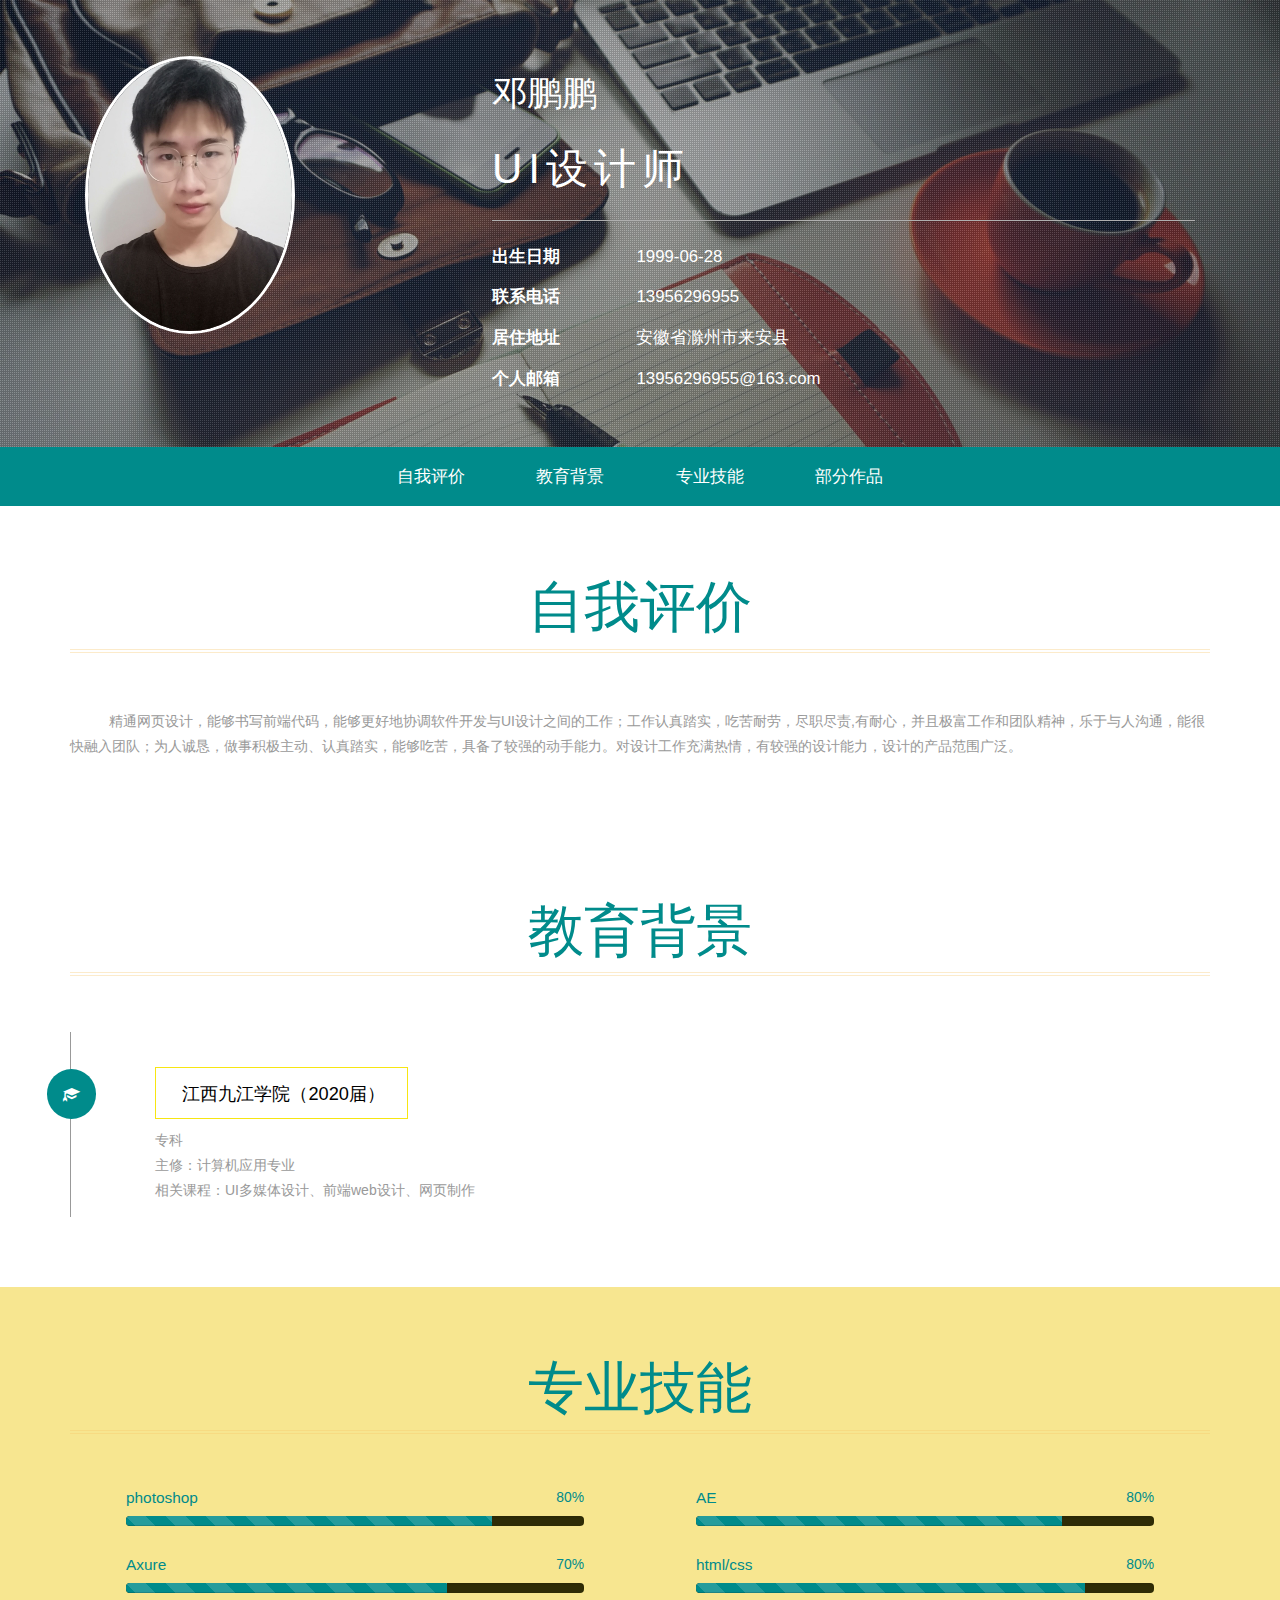
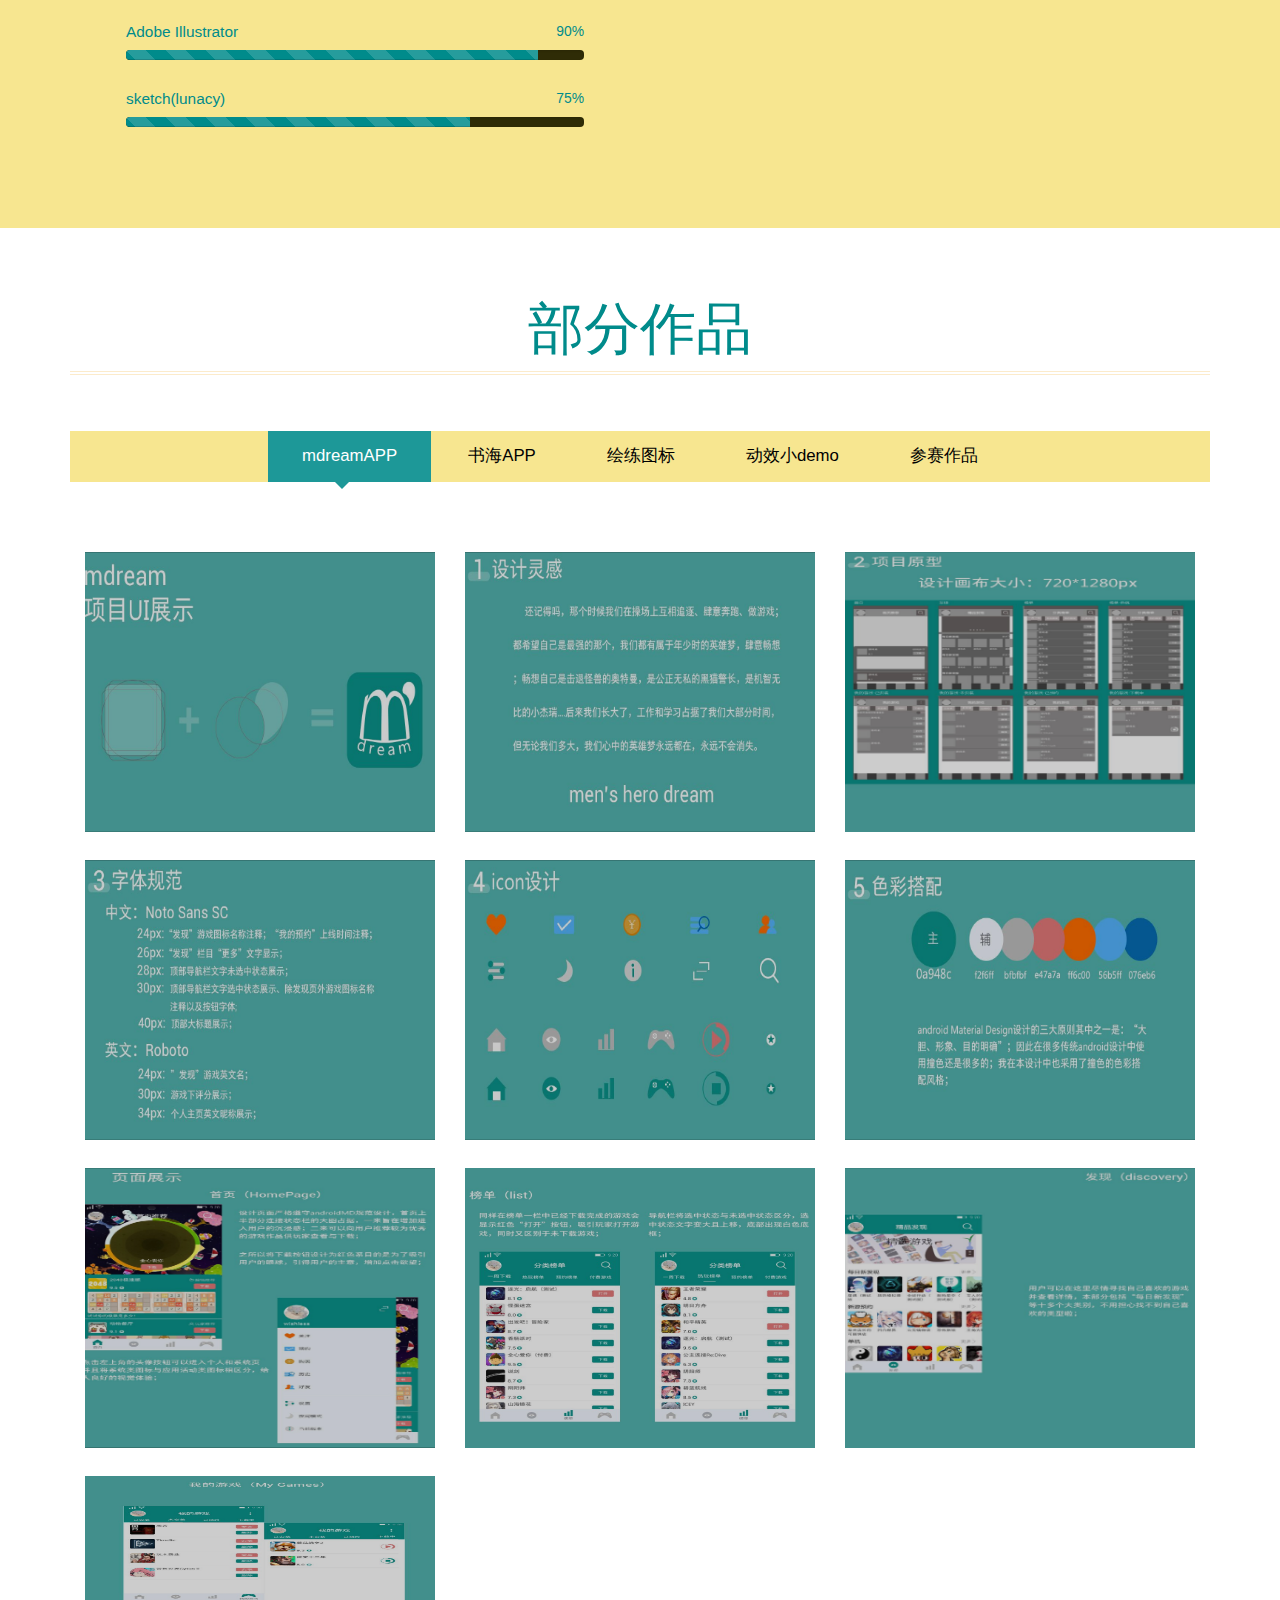
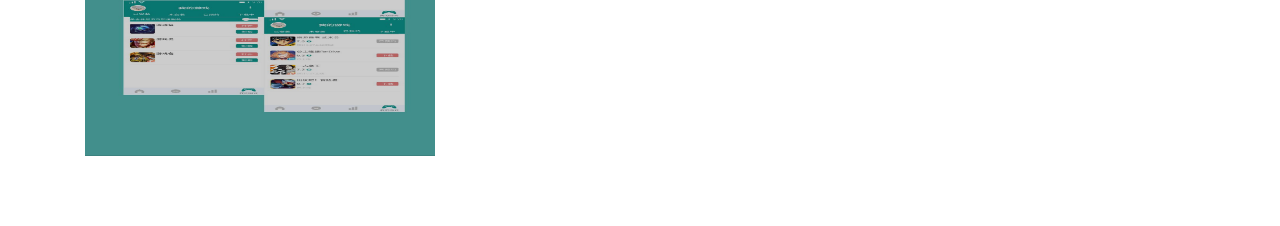
==== commit 17349981: "Update index.html" ====
--- a/index.html
+++ b/index.html
@@ -135,7 +135,6 @@
 					<p>专科</p>
 					<p>主修：计算机应用专业</p>
 					<p>相关课程：UI多媒体设计、前端web设计、网页制作</p>
-					<h5><span class="glyphicon glyphicon-education"> </span> 江西思诚科技短期培训</h5>
 
 				</div>				
 				<div class="clearfix"> </div>
@@ -441,12 +440,80 @@
 						<!-- 第三部分 -->
 						<div class="tab-1 resp-tab-content">
 							<div class="tab_img">
+								
+								<div class="col-md-4 portfolio-grids">
+									<div class="grid">
+										<a href="images/4-1.png" class="swipebox">
+											<img src="images/4-1.png" alt="" class="img-responsive" />
+											<div class="figcaption">
+												<h3><span>part1</span></h3>
+												<p>小插画1</p>
+											</div>
+										</a>	
+									</div>
+								</div>
+								<div class="col-md-4 portfolio-grids">
+									<div class="grid">
+										<a href="images/4-2.png" class="swipebox">
+											<img src="images/4-2.png" alt="" class="img-responsive" />
+											<div class="figcaption">
+												<h3><span>part2</span></h3>
+												<p>小插画2</p>
+											</div>
+										</a>	
+									</div>
+								</div>
+								<div class="col-md-4 portfolio-grids">
+									<div class="grid">
+										<a href="images/4-3.png" class="swipebox">
+											<img src="images/4-3.png" alt="" class="img-responsive" />
+											<div class="figcaption">
+												<h3><span>part3</span></h3>
+												<p>小插画3</p>
+											</div>
+										</a>	
+									</div>
+								</div>
+								
+								<div class="col-md-4 portfolio-grids">
+									<div class="grid">
+										<a href="images/5.png" class="swipebox">
+											<img src="images/6.png" alt="" class="img-responsive" />
+											<div class="figcaption">
+												<h3><span>part4</span></h3>
+												<p>端午插画</p>
+											</div>
+										</a>
+									</div>
+								</div>
+								<div class="col-md-4 portfolio-grids">
+									<div class="grid">
+										<a href="images/5.png" class="swipebox">
+											<img src="images/7.png" alt="" class="img-responsive" />
+											<div class="figcaption">
+												<h3><span>part5</span></h3>
+												<p>自画像</p>
+											</div>
+										</a>
+									</div>
+								</div>
+								<div class="col-md-4 portfolio-grids">
+									<div class="grid">
+										<a href="images/5.png" class="swipebox">
+											<img src="images/8.png" alt="" class="img-responsive" />
+											<div class="figcaption">
+												<h3><span>part6</span></h3>
+												<p>橙子少女</p>
+											</div>
+										</a>
+									</div>
+								</div>
 								<div class="col-md-4 portfolio-grids">
 									<div class="grid">
 										<a href="images/1.png" class="swipebox">
 											<img src="images/1.png" alt="" class="img-responsive" />
 											<div class="figcaption">
-												<h3><span>part1</span></h3>
+												<h3><span>part7</span></h3>
 												<p>扁平化图标仿练</p>
 											</div>
 										</a>	
@@ -457,7 +524,7 @@
 										<a href="images/2.png" class="swipebox">
 											<img src="images/2.png" alt="" class="img-responsive" />
 											<div class="figcaption">
-												<h3><span>part2</span></h3>
+												<h3><span>part8</span></h3>
 												<p>拟物化仿练</p>
 											</div>
 										</a>	
@@ -468,66 +535,10 @@
 										<a href="images/3.png" class="swipebox">
 											<img src="images/3.png" alt="" class="img-responsive" />
 											<div class="figcaption">
-												<h3><span>part3</span></h3>
+												<h3><span>part9</span></h3>
 												<p>mike大神仿练</p>
 											</div>
 										</a>	
-									</div>
-								</div>
-								<div class="col-md-4 portfolio-grids">
-									<div class="grid">
-										<a href="images/4-1.png" class="swipebox">
-											<img src="images/4-1.png" alt="" class="img-responsive" />
-											<div class="figcaption">
-												<h3><span>part4</span></h3>
-												<p>小插画1</p>
-											</div>
-										</a>	
-									</div>
-								</div>
-								<div class="col-md-4 portfolio-grids">
-									<div class="grid">
-										<a href="images/4-2.png" class="swipebox">
-											<img src="images/4-2.png" alt="" class="img-responsive" />
-											<div class="figcaption">
-												<h3><span>part5</span></h3>
-												<p>小插画2</p>
-											</div>
-										</a>	
-									</div>
-								</div>
-								<div class="col-md-4 portfolio-grids">
-									<div class="grid">
-										<a href="images/4-3.png" class="swipebox">
-											<img src="images/4-3.png" alt="" class="img-responsive" />
-											<div class="figcaption">
-												<h3><span>part6</span></h3>
-												<p>小插画3</p>
-											</div>
-										</a>	
-									</div>
-								</div>
-								
-								<div class="col-md-4 portfolio-grids">
-									<div class="grid">
-										<a href="images/5.png" class="swipebox">
-											<img src="images/5.png" alt="" class="img-responsive" />
-											<div class="figcaption">
-												<h3><span>part7</span></h3>
-												<p>超写实&个人字体</p>
-											</div>
-										</a>
-									</div>
-								</div>
-								<div class="col-md-4 portfolio-grids">
-									<div class="grid">
-										<a href="images/5.png" class="swipebox">
-											<img src="images/端午快乐.png" alt="" class="img-responsive" />
-											<div class="figcaption">
-												<h3><span>part8</span></h3>
-												<p>端午插画</p>
-											</div>
-										</a>
 									</div>
 								</div>
 								<div class="clearfix"> </div>
